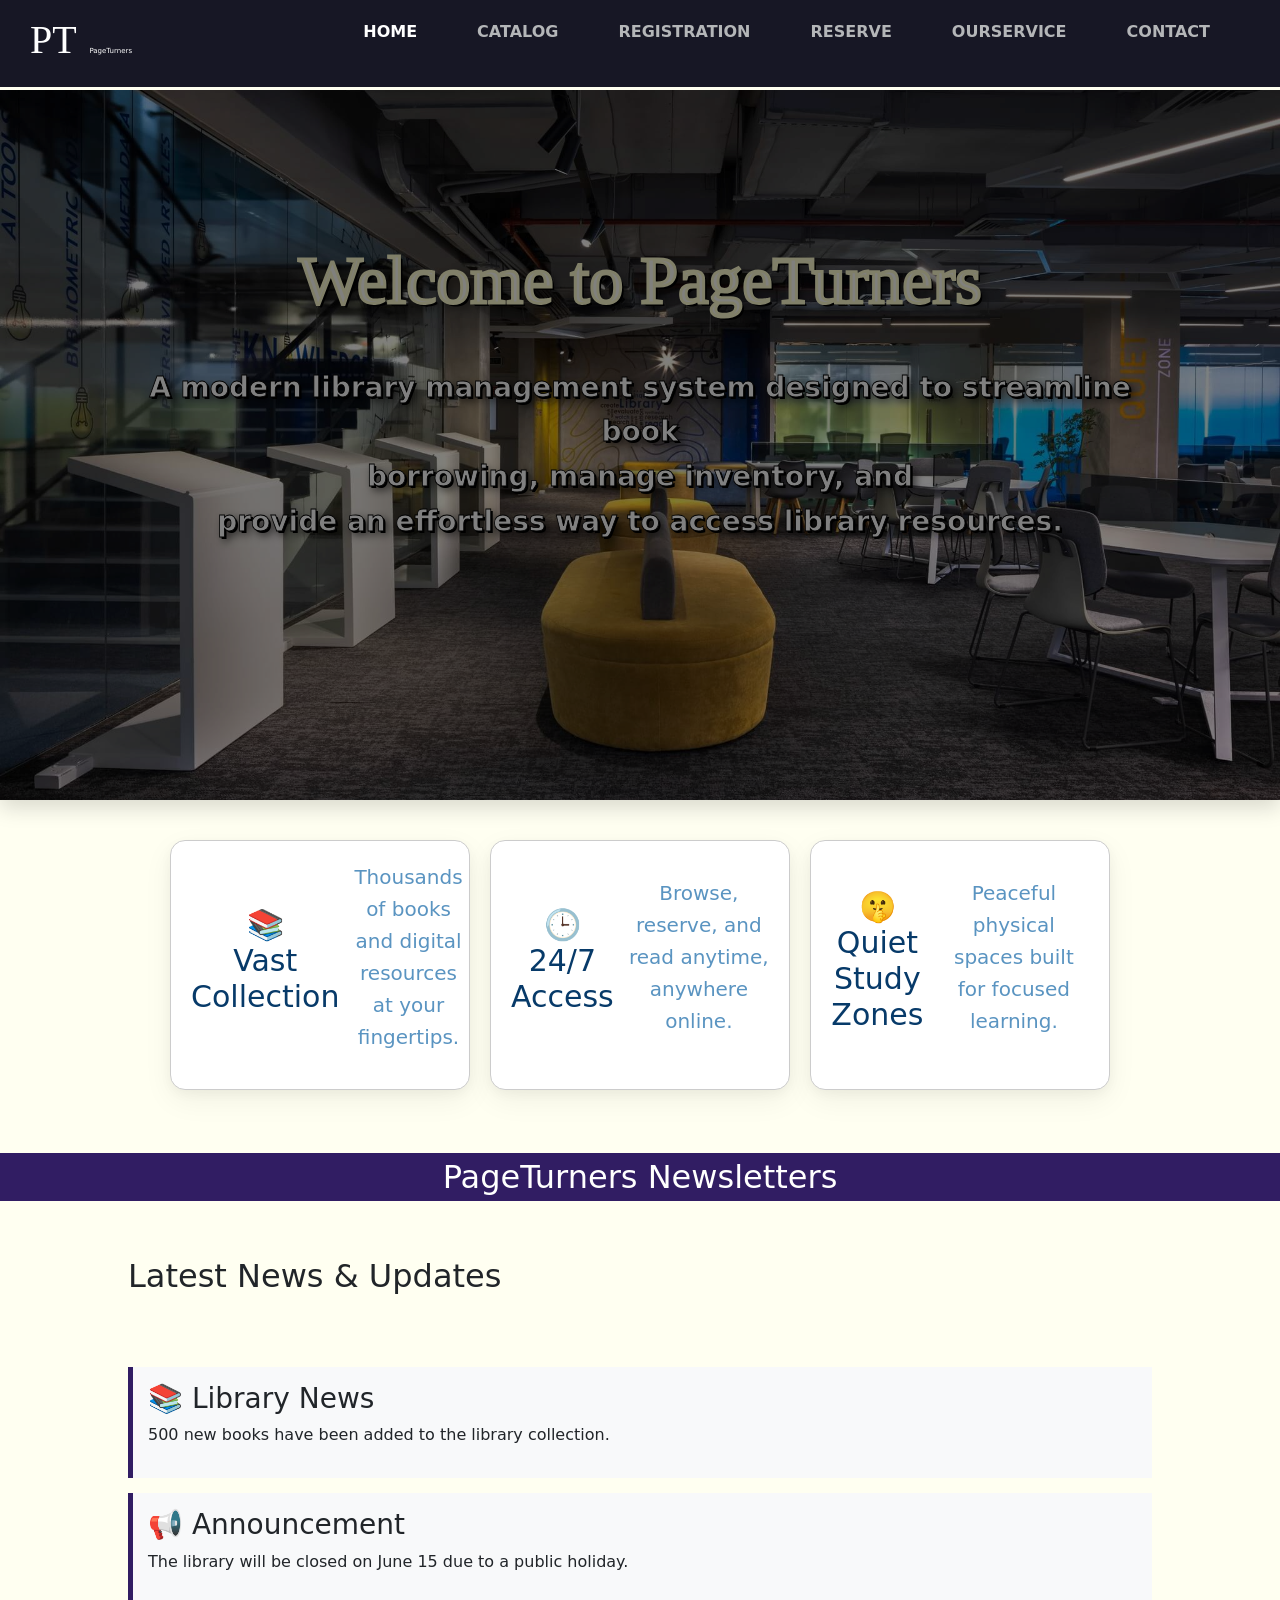
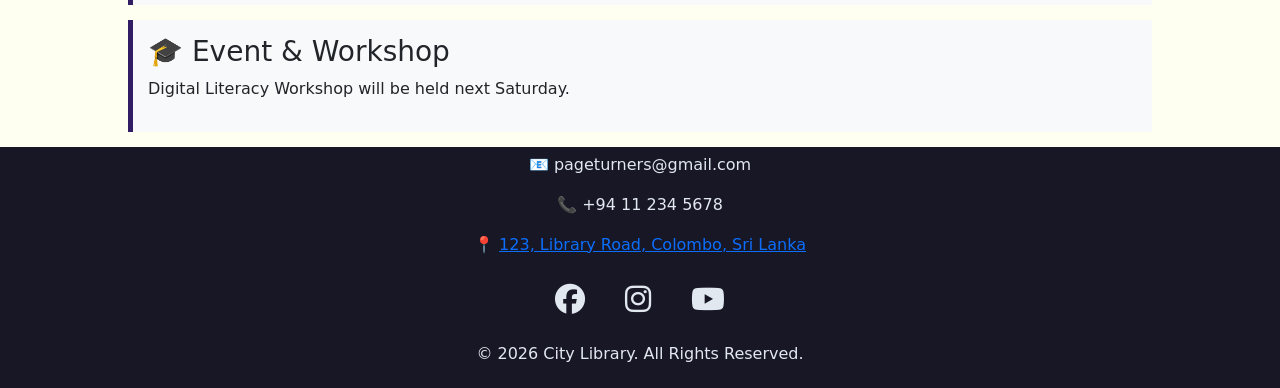
==== index.html @ 9a908bf0 "Update index.html" ====
<!DOCTYPE html>
<html lang="en">
<head>
    <meta charset="UTF-8">
    <meta name="viewport" content="width=device-width, initial-scale=1.0">
    <title>Group project home</title>
        <link href="https://cdn.jsdelivr.net/npm/bootstrap@5.3.8/dist/css/bootstrap.min.css" rel="stylesheet">
    <link rel="stylesheet" href="https://cdnjs.cloudflare.com/ajax/libs/font-awesome/6.5.1/css/all.min.css"> <!--for footer icons-->
<link rel="stylesheet" href="web_page.css">
	<script src="https://code.jquery.com/jquery-3.4.1.slim.min.js" integrity="sha384-J6qa4849blE2+poT4WnyKhv5vZF5SrPo0iEjwBvKU7imGFAV0wwj1yYfoRSJoZ+n" crossorigin="anonymous"></script>
   <style>

 .image1{
    width:100%;
    height:800px;
    overflow: hidden;
    box-shadow: 0 8px 20px rgba(0,0,0,0.15);
	filter: brightness(25%);
	position:relative;
	padding-top:90px;
	filter: brightness(0.5);
}
.image1 img{
    width:100%;
    height:100%;
    object-fit:cover;
    display:block;
    max-width: 100%;  
    max-height: 100%;
}

.allBox{
    display:flex;
    justify-content:center;
    gap:20px;
    margin-top:40px;
    flex-wrap:wrap;
}
.boxes{
    width:300px;
    padding:20px;
    border:1px solid #ccc;
    border-radius:15px;
    display:flex;
    align-items:center;
    gap:15px;
    background:white;
    transition: 0.3s;
}

.boxes:hover{
    transform: translateY(-5px);
    box-shadow: 0 5px 15px rgba(0,0,0,0.2);
}


.news{
    width:80%;
    margin:auto;
	
}

.news-item{
    padding:15px;
    margin:15px 0;
    background:#f8f9fa;
	border-left: 5px solid #311D63;
}
.head2
{
    text-align: center;
	color:white;
	background-color:#311D63;
	padding:5px;
}

.logo{
    font-family:Vivaldi;
	color:white;
}
.logo1{
    font-size:7px;
	color:white;
}
.image-text {
    z-index: 5;
    text-align: center;
    color: white;
    top: 50%;
    left: 50%;
    position: absolute;
    transform: translate(-50%, -50%);
    width: 80%;
}

.image-text h3 {
    font-size: 68px;
	font-family:algerian;
    margin-bottom: 20px;
	color:#fffff9;
	-webkit-text-stroke: 3px #FFFDD0;   /*Strong outline */

    text-shadow:
        1px 1px 0 #000,
        2px 2px 0 #000,
        3px 3px 0 #000,
        4px 4px 10px rgba(0,0,0,0.8);
	
}

.image-text p {
    font-size: 28px;
    line-height: 1.6;  
	color: #FFFFFF;
    font-weight: 600;
	-webkit-text-stroke: 0.8px #000;  /*Strong outline */

	text-shadow:
        2px 2px 0 #000,
        4px 4px 8px rgba(0,0,0,0.8); /*Pop-out shadow */
}
</style> 
</head>
<body>
	
    <!--navigation bar-->
    <nav>
		    <div class="logo-container">
   			 <h1><span class="logo">PT</span>  <span class="logo1">PageTurners</span> </h1>
			</div>
     		<div class="nav-link">
            <a href="index.html" class="active">HOME</a>
            <a href="books.html">CATALOG</a>
            <a href="registration.html">REGISTRATION</a>
            <a href="form.html">RESERVE</a>
		    <a href="ourservice.html">OURSERVICE</a>
            <a href="contact.html">CONTACT</a>
        
        </div>
    </nav>

	   <div class="image1">
		 <img id="sliderImage" src="library.jpg" alt="Library Image">
		     <div class="image-text">
			    <h3> Welcome to PageTurners</h3>
            <br>
         <p>
        	A modern library management system designed to streamline book<br> borrowing,
       	    manage inventory, and <br>provide an effortless way to access library resources.
         </p>
        </div>
	</div>  
	<script>
	const images = [
    "library.jpg",
    "library2.jpg"
];

let currentImage = 0;

function changeImage() {
    currentImage++;

    if(currentImage >= images.length){
        
        currentImage = 0;
    }

    document.getElementById("sliderImage").src = images[currentImage];
}

setInterval(changeImage, 2000);
</script>
	
        


    <div class="allBox">
        <div class="boxes">
    
            <h3>📚<br>Vast Collection</h3>
            <p>Thousands of books and digital resources at your fingertips.</p>
        </div>
<!-- Box 2 -->
        <div class="boxes">
        
            <h3> 🕒24/7 Access</h3>
            <p>Browse, reserve, and read anytime, anywhere online.</p>
        </div>
<!-- Box 3 -->
        <div class="boxes">
     
            <h3>🤫Quiet Study Zones</h3>
            <p>Peaceful physical spaces built for focused learning.</p>
        </div>
    </div>
<script src="https://cdn.jsdelivr.net/npm/bootstrap@5.3.8/dist/js/bootstrap.bundle.min.js"></script>
<br><br>
<h2 class="head2">PageTurners Newsletters</h2>
<br><br>
<section class="news">
    <h2>Latest News & Updates</h2>
<br><br>
    <div class="news-item">
        <h3>📚 Library News</h3>
        <p>500 new books have been added to the library collection.</p>
    </div>

    <div class="news-item">
        <h3>📢 Announcement</h3>
        <p>The library will be closed on June 15 due to a public holiday.</p>
    </div>

    <div class="news-item">
        <h3>🎓 Event & Workshop</h3>
        <p>Digital Literacy Workshop will be held next Saturday.</p>
    </div>
</section>
</div>

    <div class="footer">

        <div class="footer-contact">
             <p>📧 pageturners@gmail.com</p>
             <p>📞 +94 11 234 5678</p>
            <p>📍 <a href="https://maps.app.goo.gl/2VAJ7m4vrbdovsPM9?g_st=aw">
                 123, Library Road, Colombo, Sri Lanka
                </a>
                </p>
</div>

        <div class="social-links">
    <a href="https://www.facebook.com/yourpage" target="_blank">
        <i class="fa-brands fa-facebook"></i>
    </a>

    <a href="https://www.instagram.com/yourpage" target="_blank">
        <i class="fa-brands fa-instagram"></i>
    </a>

    <a href="https://www.youtube.com/@yourchannel" target="_blank">
        <i class="fa-brands fa-youtube"></i>
    </a>
</div>

        <p>&copy; 2026 City Library. All Rights Reserved.</p>
    

</div>

</body>
</html>
---- web_page.css ----
body{
    background-color:#fffff1;
    margin: 0;
    padding: 0;
}
.btn {
    padding: 8px 15px;
    border: none;
    background-color: #2b6cb0;
    color: white;
    border-radius: 4px;
    cursor: pointer;
}

.logo{
    font-family:Vivaldi;
	color:white;
}
.logo1{
    font-size:7px;
	color:white;
}
.logo{
    font-family:Vivaldi;
	color:white;
}
.logo1{
    font-size:7px;
	color:white;
}

/*nav*/
._pt{
	background-color:#000004;
	margin:0;
	padding:10px;
}
nav {
    background-color: #171725;
    margin: 0;
    padding: 15px 30px;
    position: fixed;
    top: 0;
    left: 0;
    width: 100%;
    z-index: 1000;
    display: flex;
}


.nav-link{
    display: flex;
    justify-content: flex-end; 
    width: 100%;
    margin-top: 5px;
}

/* Links ඇතුළේ තියෙන අකුරු ලස්සන කරන්නේ මෙතනින් */
.nav-link a {
    color: #B4B6B8;  
    text-decoration: none;
    font-weight: bold;
    margin-left: 20px; 
	padding-right:40px;
}


nav a:hover {
    color:#77A6C0; 
}

nav a.active {
	color: white;
	text-decoration:none;
	
}

nav a.active::after {
   content: "";
    position: absolute;
}

.logo-container {
    display: flex;
    justify-content: flex-start; 
    width: 100%;
    margin: 0; /* Margin okkoma 0 lines kala */
    padding: 0;
}

.library{
    height: 600px;
	width: 100%;
}


/*form.html*/

.form-container {
    background-color:#B4B6B8;  
    color:#073A69; 
	border:1px solid #5A94C1;
    /*width: 300px;
    height:600px;*/
    border-radius:15px;
    text-align:center;
    font-size:20px;
    /*margin-top:10vh;*/
    max-width: 600px; 
    margin: 40px auto;
    padding-top: 50px;
	margin-top:200px;
	padding-right:30px;
	padding-left:30px;
} 

.form-container label {
    color:#073A69;  /*choc*/
}

label{
    display:block;
    margin-bottom:5px;
    font-weight:bold;
}

input{
    width:100%;
	padding-right:10px;
	padding-left:10px;
    padding:10px;
    box-sizing:border-box;
    
}
     
form{
    justify-content:center;
}

input , select {
    border:1px solid navyblue;  /*caramel*/
    border-radius:7px;
    box-sizing: border-box;
    transition: border-color 0.3s ease;
}

input:focus , select:focus{
    border-color:navyblue; /*chestnut*/
    background-color:#F4F6F7;
    outline:none;
    box-shadow: 0 0 5px rgba(143, 83, 29, 0.5);
}

input[type="submit"] {
  background-color:#073A69; /*cognac*/
  color: white;
  padding: 10px 20px;
  border: none;
  cursor: pointer;
}


.data-reserve {
    background-color:#B4B6B8;   
    color:#073A69;  /*chocolate*/
    /*width: 300px;
    height:600px;*/
    border-radius:15px;
    
    font-size:20px;
    /*margin-top:10vh;*/
    max-width: 600px; 
    margin: 40px auto;
    padding: 30px;
}

h4.data-reserve {
    text-align:center;
    color:#77A6C0; /*cognac*/
}


.allBox{
    display:flex;
    justify-content:center;
    gap:40px;
    margin-top:40px;
    flex-wrap:wrap;
}
/*registration.HTML*/

.registration {
    width:90%;
    margin:auto;
    padding:100px 0 50px 0;
    max-width:1000px;
}


.paragraph{
    text-align:center;
    max-width:850px;
    margin:0 auto 40px;
	padding-top:100px;
}

.paragraph h1{
    font-size:52px;
    margin-bottom:20px;
    color:#171725; 
    background-color: transparent;
}

.paragraph p{
    line-height:1.8;
    font-size:18px;
    color:#073A69; 
    font-size:24px;
}

table{
    font-size:26px;
}

.Rtable{
    width:100%;
    border-collapse:collapse;
    border-radius:10px;
    margin:40px 0 80px;
    background:white;
    box-shadow:0 4px 15px #5a94c1; 
}

.Rtable th{
    background:#073A69; 
    color:#B4B6B8; 
    padding:18px;
    text-align:left;

}

.Rtable td{
    padding:18px;
    border-bottom:1px solid #ddd;
    color:#073A69; 
}

.Rtable tr:hover{
    background:#fffff2;  
}

.steps{
    display:flex;
    justify-content:center;
    gap:40px;
    /*flex-wrap:wrap; */
    margin-bottom:50px;
}

.boxes{
    width:300px;
    background:white;
    padding:35px 25px;
    text-align:center;
    color:#073A69; 
    border-radius:15px;
	gap:40px;
    transition:0.4s ease;
    cursor:pointer;
	 margin-bottom:15px;
    font-size:28px;
	 margin-bottom:15px;
    font-size:28px;

	 box-shadow: 0 10px 30px rgba(0, 0, 0, 0.06), 
                        0 4px 12px rgba(0, 0, 0, 0.04);
}

.boxes:hover{
    transform:translateY(-15px);
    box-shadow:0 15px 30px rgba(0,0,0,0.15);
}


.boxes p{
    color:#5A94C1; 
	font-size:20px;
    line-height:1.6;
}

.boxes h3{
	font-size:30px;
}

.register_now{
    text-align:center;
    margin-bottom:60px;

    
}

.reg{
    background-color: #2b579a;
    color: #ffffff;
    padding: 12px 24px;
    border: none;
    border-radius: 5px; 
    font-size: 16px;
    font-weight: bold;
    cursor: pointer;
    transition: background-color 0.3s ease;
    margin-top: 20px;  
    display: block;
    margin-left: auto;
    margin-right: auto;
    margin-top: 20px;           
}

.reg:hover{
    background-color: #1a3c6d; 
}


.rules{
    background:#77A6C0;
    border-left:7px solid navyblue;
    padding:30px;
    border-radius:12px;
    display:flex;
    gap:20px;
    align-items:flex-start;
    box-shadow:0 4px 12px  #5A94C1;
}

.icon{
    font-size:40px;
}

.content {
	border:1px solid navyblue;
}

.content h3{
    margin-bottom:10px;
    color:#d63031;
    font-size:24px;
}

.content p{
    margin-bottom:15px;
    color:#5A94C1; 
    font-size:21px;
}

.Rules li{
    margin-bottom:10px;
    line-height:1.6;
    color:#073A69; 
    font-size:20px;
}

/* Responsive */

@media(max-width:768px){

    .paragraph h1{
        font-size:35px;
    }

    .steps{
        flex-direction:column;
        align-items:center;
    }

    .step_1,
    .step_2,
    .step_3{
        width:100%;
        max-width:350px;
    }
}

.footer{
    background-color:#171725;  
    color:#E2E8F0; 
    text-align:center;
    padding:6px;
}

.social-links{
    margin:20px 0;
}

.social-links a{
    color:#E2E8F0;
    font-size:30px;
    margin:0 15px;
    text-decoration:none;
}

.social-links a:hover{
    color:#ffffff;
}


/*CONTACT.HTML*/

.header h1 {
    margin: 0;
    font-size: 35px;
    font-weight: 600;
    color:navy;
}


.main-content {
    max-width: 1000px;
    margin: 30px auto;
    padding: 0 20px;
}

.section-block {
    background-color: #fffff2;
    border: 1px solid #e1e4e6;
    border-radius: 10px;
    padding: 25px;
    margin-bottom: 25px;
    box-shadow: 0 1px 1px navy;
}


.section-block h2 {
    color: #696969;
    margin-top: 0;
    margin-bottom: 15px;
    font-size: 22px;
    font-weight: bold;
    border-bottom: 2px solid #A9A9A9;
    padding-bottom: 10px;
}


.hours-table {
    width: 100%;
    border-collapse: collapse;
    margin-top: 10px;
}

.hours-table td {
    padding: 12px 0;
    border-bottom: 1px solid #ededed;
    font-size: 15px;
	font-size:20px;
}


.hours-table td:last-child {
    text-align: right;
    font-weight: 500;
}


.hours-table .closed-day td {
    color: #e74c3c;
    font-weight: bold;
}

.section-block h1{
	font-size:55px;
	color:#0A2342; /*navy blue*/
}

.section-block h2{
	font-size: 32px;
	color:#1D4E89; /*steel blue*/
}

.section-block p {
    font-size: 25px;
	color:#334E68;  /*darkgray blue*/
    line-height: 1.6;
    margin: 12px 0;
}

.section-block p strong {
    color: #000;
    display: inline-block;
    width: 80px; 
}

/* Library Location & Media */
.media-container {
    margin-top: 20px;
    margin-bottom: 25px;
}

.media-container h3 {
    font-size: 26px;
    color: #333;
    margin-bottom: 12px;
    font-weight: 600;
}

.media-container iframe, 
.media-container video {
    border-radius: 4px;
    border: 1px solid #ddd;
    box-shadow: 0 1px 4px rgba(0,0,0,0.05);
}

/* FAQ Accordion */
.faq-accordion {
    margin-top: 15px;
}

.faq-item {
    border: 1px solid #e1e4e6;
    border-radius: 12px;
    margin-bottom: 10px;
    overflow: hidden;
}

.faq-title {
    background-color: #fffff2;
	color:#1D4E89;
    padding: 42px;
	font-size: 26px;
    font-weight: 600;
    cursor: pointer;
    border-bottom: 1px solid #e1e4e6;
}

.faq-body {
    padding: 15px;
	font-size: 23px;
	color:#334E68;
    background-color: #fff;
    display: block; /*for  jQuery  */
}



/*ourservice*/

/*for boxes*/
.services-container {
    background-color: #ffffff;
    width: 100%;
    max-width: 1140px;
    display: flex;
    border-radius: 16px;
    overflow: hidden;
    box-shadow: 0 10px 30px rgba(0, 0, 0, 0.05);
	item-align:center;
	margin:25px;
	margin-left:100px;
	margin-top:150px;
	margin-bottom:100px;

}


.services-left-banner {
    background-color: #073A69;
    width: 35%;
    padding: 50px 40px;
    display: flex;
    align-items: center;
    position: relative;
    color: #ffffff;
	justify-content: center;
	text-align:center;
}


.banner-content {
    position: relative;
    z-index: 2;
}

.banner-content h1 {
    font-size: 45px;
    font-weight:bold;
    margin-bottom: 20px;
    letter-spacing: 0.7px;
    color:#fff;
}

.banner-content p {
    font-size:30px ;
    line-height: 1.6;
    color: #cbd5e1;
    margin-bottom: 35px;
}

/*Button*/
.explore-btn {
    display: inline-block;
    background-color: #B4B6B8; 
    color: #073A69;
    text-decoration: none;
    padding: 12px 28px;
    border-radius: 30px;
    font-weight: 500;
    font-size:23px;
    transition: all 0.3s ease;
    box-shadow: 0 4px 15px rgba(244, 162, 97, 0.3);
}

.explore-btn:hover {
    background-color: gold;
    transform: translateY(-2px);
    box-shadow: 0 6px 20px rgba(244, 162, 97, 0.4);
}

/* 2right side gird */
.services-right-grid {
    width: 65%;
    padding: 50px;
    display: grid;
    grid-template-columns: repeat(3, 1fr);
    gap: 25px;
    align-content: center;
}


.services-right-grid > div {
    border-radius: 16px;
    padding: 30px 25px;
    transition: transform 0.3s cubic-bezier(0.25, 1, 0.5, 1), box-shadow 0.3s ease;
    cursor: pointer;
    border:1px solid #171725;
    color:#171725;
    background-color: #fffff2;
}

.services-right-grid > div:hover {
    transform: scale(1.05);
    box-shadow: 0 15px 30px rgba(0, 0, 0, 0.08);
}

.services-right-grid > div:hover i {
    color: #000000;
}

.service-card h3 {
    font-size: 1.1rem;
    color: #1e293b;
    font-weight: 600;
    margin-bottom: 12px;
}

.service-card p {
    font-size: 0.85rem;
    color: #64748b;
    line-height: 1.5;
}






@media (max-width: 992px) {
    .services-container {
        flex-direction: column;
    }
    .services-left-banner {
        width: 100%;
        padding: 40px;
        text-align: center;
    }
    .services-right-grid {
        width: 100%;
        grid-template-columns: repeat(2, 1fr); */
        padding: 40px;
    }
}

@media (max-width: 600px) {
    .services-right-grid {
        grid-template-columns: 1fr; 
        padding: 25px;
    }
}
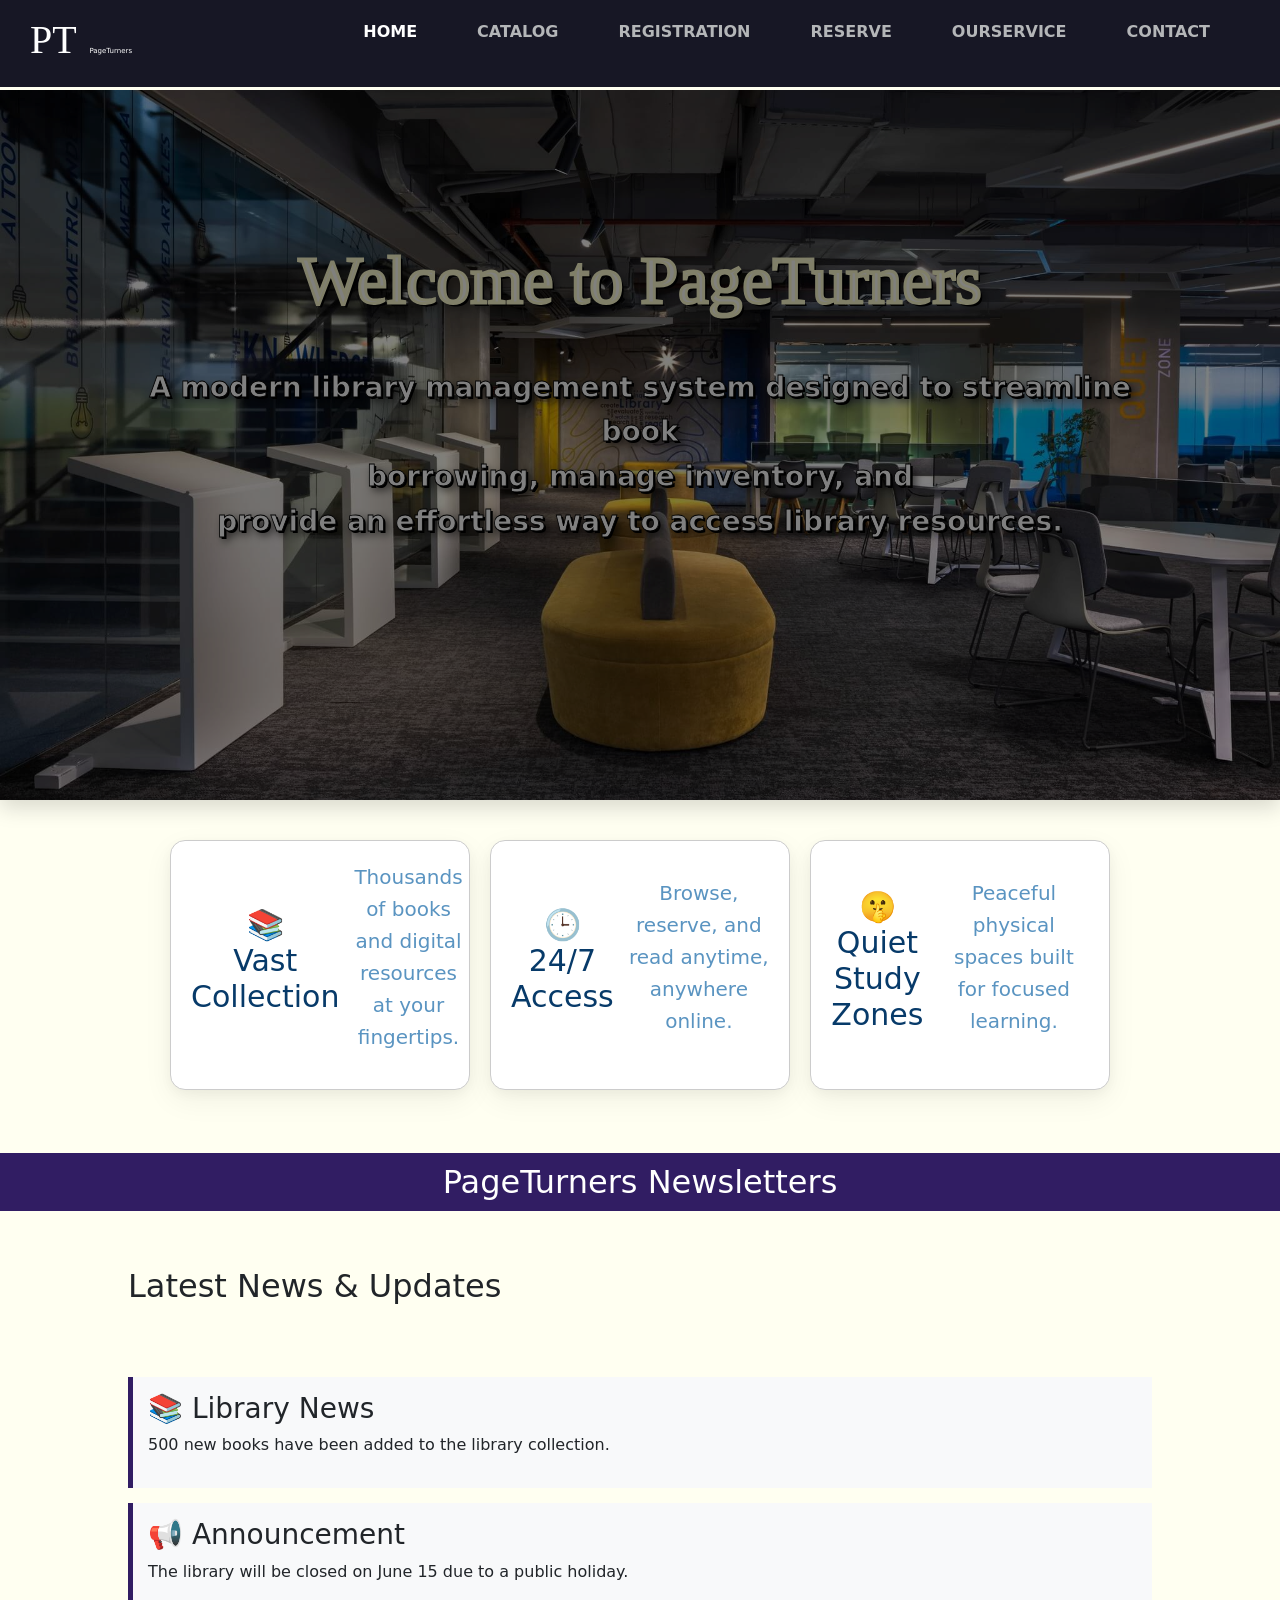
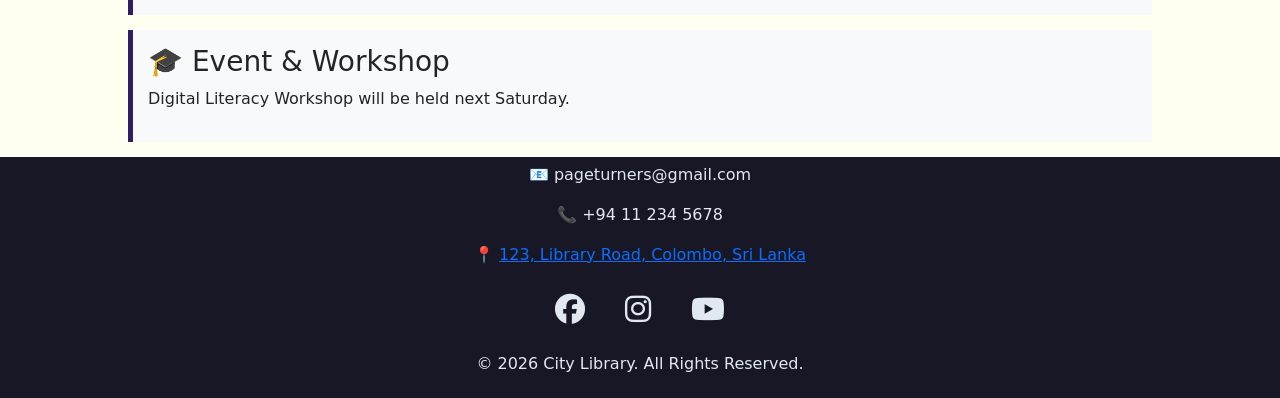
==== commit b5558b68: "Update index.html" ====
--- a/index.html
+++ b/index.html
@@ -71,7 +71,8 @@
     text-align: center;
 	color:white;
 	background-color:#311D63;
-	padding:5px;
+	padding:10px;
+	
 }
 
 .logo{
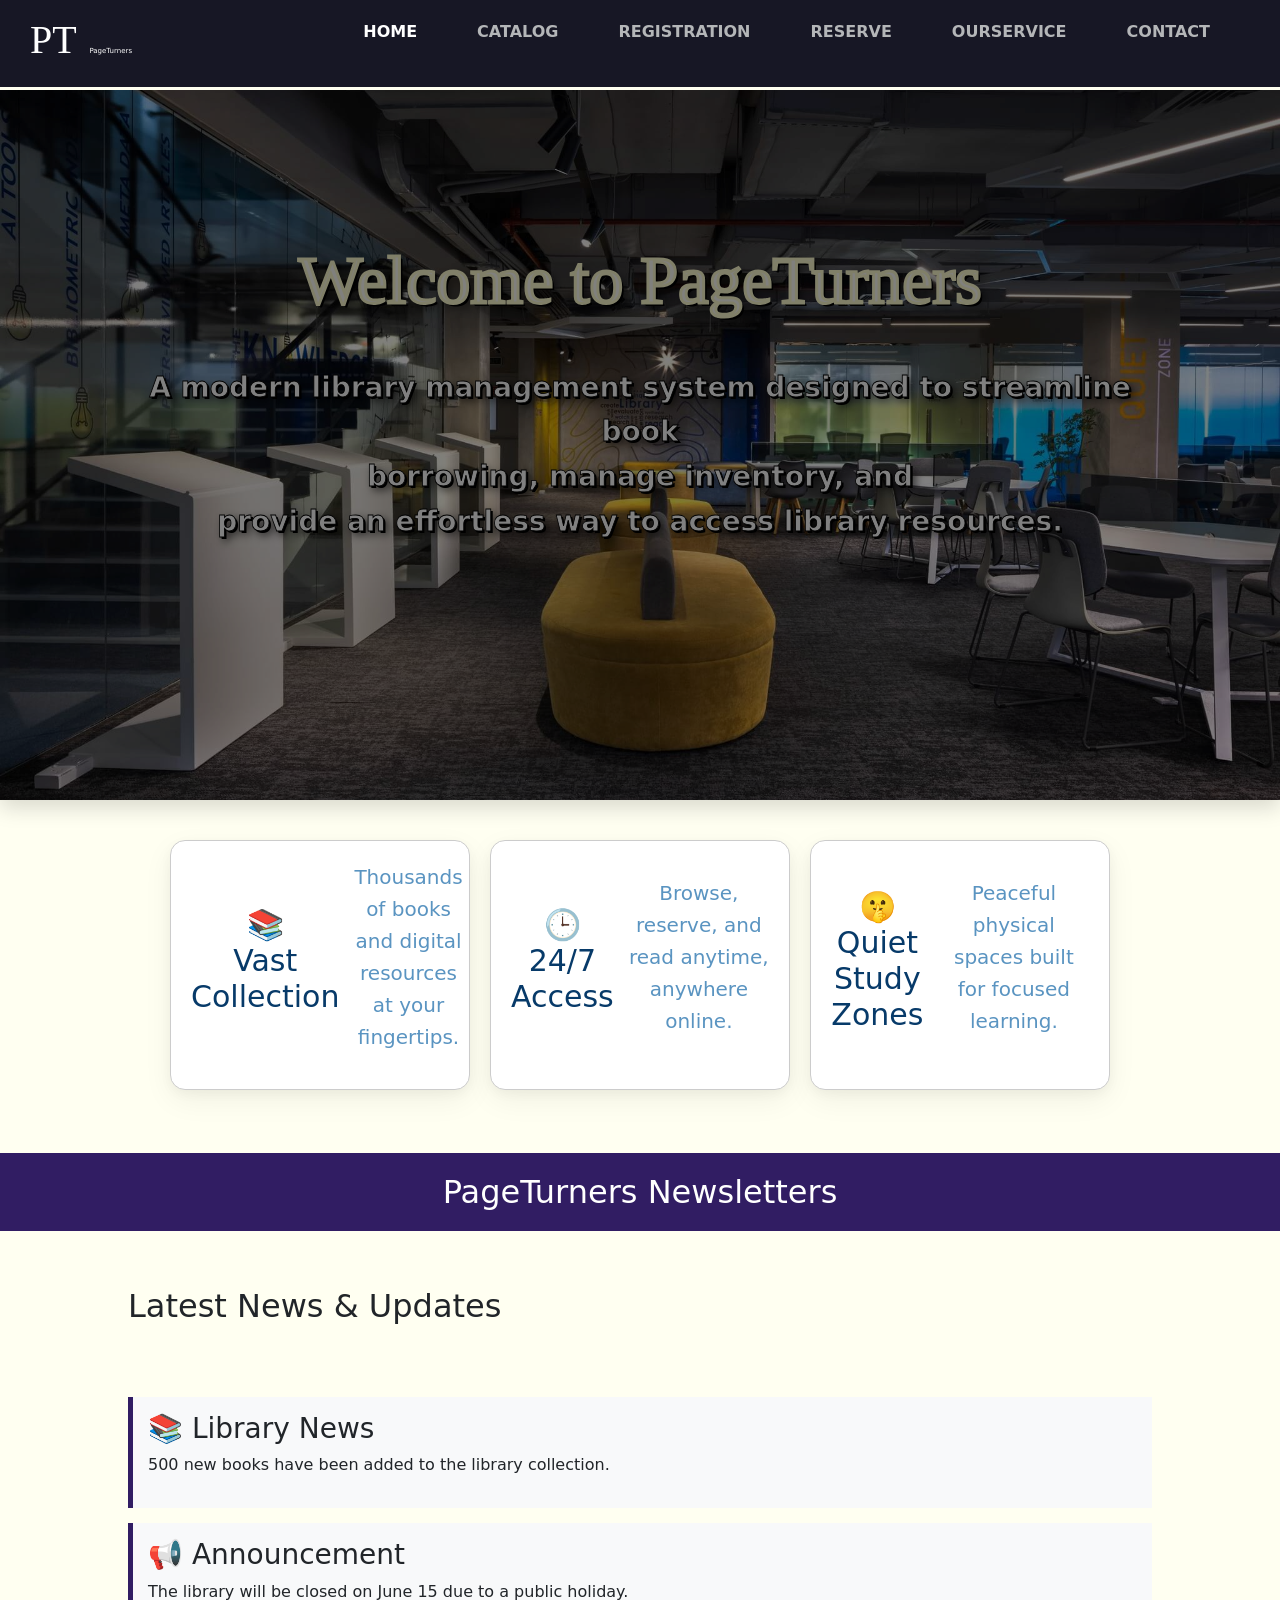
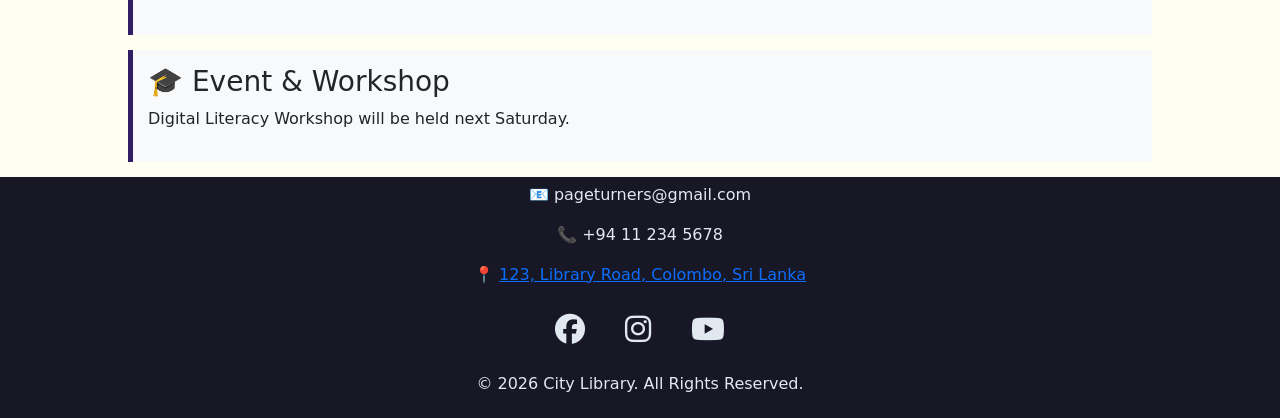
==== commit 8ee4d094: "Increase padding in index.html to 20px" ====
--- a/index.html
+++ b/index.html
@@ -71,7 +71,7 @@
     text-align: center;
 	color:white;
 	background-color:#311D63;
-	padding:10px;
+	padding:20px;
 	
 }
 
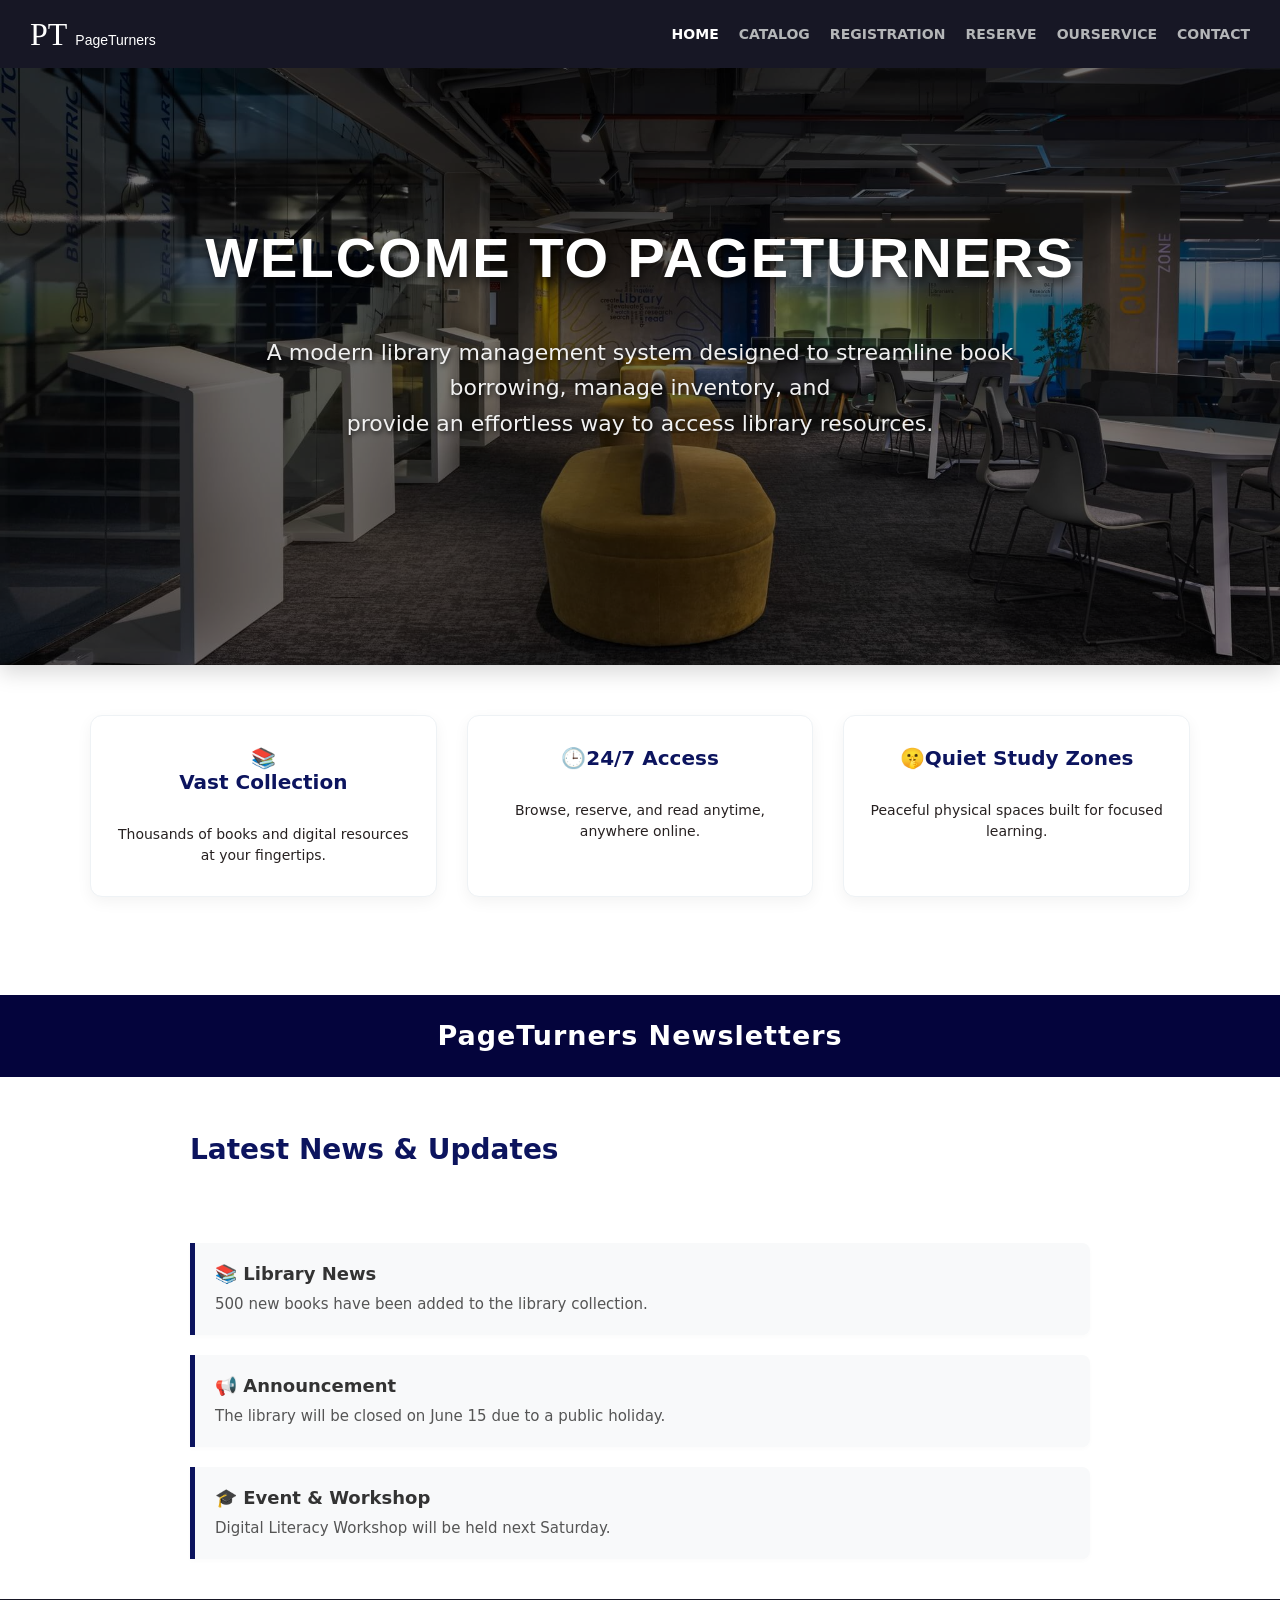
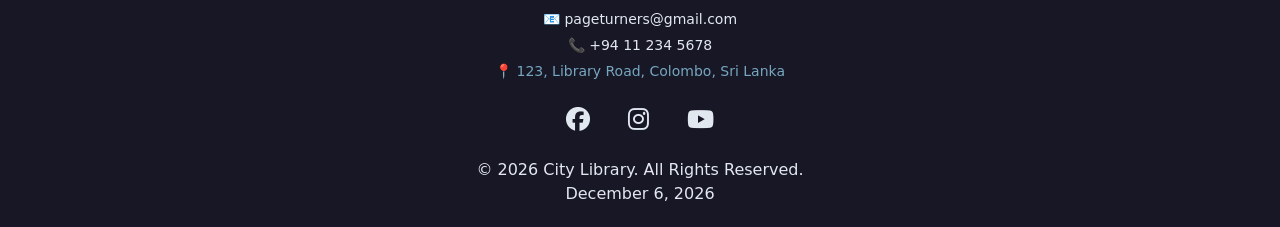
==== commit f7ae0963: "Refactor and enhance UI components across multiple files: - Updated registration.html for improved n" ====
--- a/index.html
+++ b/index.html
@@ -3,145 +3,41 @@
 <head>
     <meta charset="UTF-8">
     <meta name="viewport" content="width=device-width, initial-scale=1.0">
-    <title>Group project home</title>
-        <link href="https://cdn.jsdelivr.net/npm/bootstrap@5.3.8/dist/css/bootstrap.min.css" rel="stylesheet">
+    <title>index.html</title>
+    
     <link rel="stylesheet" href="https://cdnjs.cloudflare.com/ajax/libs/font-awesome/6.5.1/css/all.min.css"> <!--for footer icons-->
-<link rel="stylesheet" href="web_page.css">
-	<script src="https://code.jquery.com/jquery-3.4.1.slim.min.js" integrity="sha384-J6qa4849blE2+poT4WnyKhv5vZF5SrPo0iEjwBvKU7imGFAV0wwj1yYfoRSJoZ+n" crossorigin="anonymous"></script>
-   <style>
+    <link rel="stylesheet" href="web_page.css">
+    <link rel="stylesheet" href="index.css">
+   
 
- .image1{
-    width:100%;
-    height:800px;
-    overflow: hidden;
-    box-shadow: 0 8px 20px rgba(0,0,0,0.15);
-	filter: brightness(25%);
-	position:relative;
-	padding-top:90px;
-	filter: brightness(0.5);
-}
-.image1 img{
-    width:100%;
-    height:100%;
-    object-fit:cover;
-    display:block;
-    max-width: 100%;  
-    max-height: 100%;
-}
+    <!--bootstrap@5.3.8-->
+    <link href="https://cdn.jsdelivr.net/npm/bootstrap@5.3.8/dist/css/bootstrap.min.css" rel="stylesheet">
 
-.allBox{
-    display:flex;
-    justify-content:center;
-    gap:20px;
-    margin-top:40px;
-    flex-wrap:wrap;
-}
-.boxes{
-    width:300px;
-    padding:20px;
-    border:1px solid #ccc;
-    border-radius:15px;
-    display:flex;
-    align-items:center;
-    gap:15px;
-    background:white;
-    transition: 0.3s;
-}
-
-.boxes:hover{
-    transform: translateY(-5px);
-    box-shadow: 0 5px 15px rgba(0,0,0,0.2);
-}
-
-
-.news{
-    width:80%;
-    margin:auto;
-	
-}
-
-.news-item{
-    padding:15px;
-    margin:15px 0;
-    background:#f8f9fa;
-	border-left: 5px solid #311D63;
-}
-.head2
-{
-    text-align: center;
-	color:white;
-	background-color:#311D63;
-	padding:20px;
-	
-}
-
-.logo{
-    font-family:Vivaldi;
-	color:white;
-}
-.logo1{
-    font-size:7px;
-	color:white;
-}
-.image-text {
-    z-index: 5;
-    text-align: center;
-    color: white;
-    top: 50%;
-    left: 50%;
-    position: absolute;
-    transform: translate(-50%, -50%);
-    width: 80%;
-}
-
-.image-text h3 {
-    font-size: 68px;
-	font-family:algerian;
-    margin-bottom: 20px;
-	color:#fffff9;
-	-webkit-text-stroke: 3px #FFFDD0;   /*Strong outline */
-
-    text-shadow:
-        1px 1px 0 #000,
-        2px 2px 0 #000,
-        3px 3px 0 #000,
-        4px 4px 10px rgba(0,0,0,0.8);
-	
-}
-
-.image-text p {
-    font-size: 28px;
-    line-height: 1.6;  
-	color: #FFFFFF;
-    font-weight: 600;
-	-webkit-text-stroke: 0.8px #000;  /*Strong outline */
-
-	text-shadow:
-        2px 2px 0 #000,
-        4px 4px 8px rgba(0,0,0,0.8); /*Pop-out shadow */
-}
-</style> 
 </head>
 <body>
+    <!--bootstrap@5.3.8-->
+    <script src="https://cdn.jsdelivr.net/npm/bootstrap@5.3.8/dist/js/bootstrap.bundle.min.js"></script>
 	
-    <!--navigation bar-->
+    <!--nav-->
     <nav>
-		    <div class="logo-container">
-   			 <h1><span class="logo">PT</span>  <span class="logo1">PageTurners</span> </h1>
-			</div>
-     		<div class="nav-link">
-            <a href="index.html" class="active">HOME</a>
-            <a href="books.html">CATALOG</a>
-            <a href="registration.html">REGISTRATION</a>
-            <a href="form.html">RESERVE</a>
-		    <a href="ourservice.html">OURSERVICE</a>
-            <a href="contact.html">CONTACT</a>
-        
-        </div>
+    <div class="logo-container">
+        <h1>
+            <span class="logo">PT</span>
+            <span class="logo1">PageTurners</span>
+        </h1>
+    </div>
+    <div class="custom-nav-links">
+        <a href="index.html" class="active">HOME</a>
+        <a href="books.html">CATALOG</a>
+        <a href="registration.html">REGISTRATION</a>
+        <a href="form.html">RESERVE</a>
+        <a href="ourservice.html">OURSERVICE</a>
+        <a href="contact.html">CONTACT</a>
+    </div>
     </nav>
 
 	   <div class="image1">
-		 <img id="sliderImage" src="library.jpg" alt="Library Image">
+		 <img id="sliderImage" src="images/library.jpg" alt="Library Image">
 		     <div class="image-text">
 			    <h3> Welcome to PageTurners</h3>
             <br>
@@ -153,8 +49,8 @@
 	</div>  
 	<script>
 	const images = [
-    "library.jpg",
-    "library2.jpg"
+    "images/library.jpg",
+    "images/library2.jpg"
 ];
 
 let currentImage = 0;
@@ -244,10 +140,22 @@
     </a>
 </div>
 
-        <p>&copy; 2026 City Library. All Rights Reserved.</p>
+        <p>&copy; 2026 City Library. All Rights Reserved. <br>
+            <span id="footer-date"></span></p>
+        
     
 
 </div>
 
+        <script>
+        document.getElementById("footer-date").innerHTML = new Date().toLocaleDateString('en-US',{
+            month: 'long',
+            day: 'numeric',
+            year: 'numeric'});
+            </script>
+
+    <script src="https://code.jquery.com/jquery-3.7.1.min.js"></script>
+    <script src="web.js"></script>
+
 </body>
 </html>
--- a/web_page.css
+++ b/web_page.css
@@ -1,8 +1,9 @@
-body{
-    background-color:#fffff1;
-    margin: 0;
-    padding: 0;
-}
+*{
+    margin:0;
+    padding:0;
+}
+
+
 .btn {
     padding: 8px 15px;
     border: none;
@@ -12,123 +13,110 @@
     cursor: pointer;
 }
 
-.logo{
-    font-family:Vivaldi;
-	color:white;
-}
-.logo1{
-    font-size:7px;
-	color:white;
-}
-.logo{
-    font-family:Vivaldi;
-	color:white;
-}
-.logo1{
-    font-size:7px;
-	color:white;
-}
+
 
 /*nav*/
-._pt{
-	background-color:#000004;
-	margin:0;
-	padding:10px;
-}
+
+ body {
+    padding-top: 75px;
+    margin: 0;
+}
+
 nav {
     background-color: #171725;
-    margin: 0;
-    padding: 15px 30px;
     position: fixed;
     top: 0;
     left: 0;
     width: 100%;
     z-index: 1000;
     display: flex;
-}
-
-
-.nav-link{
-    display: flex;
-    justify-content: flex-end; 
-    width: 100%;
-    margin-top: 5px;
-}
-
-/* Links ඇතුළේ තියෙන අකුරු ලස්සන කරන්නේ මෙතනින් */
+    justify-content: space-between;
+    align-items: center;
+    padding: 15px 30px;
+    box-sizing: border-box;
+}
+
+.logo-container {
+    display: flex;
+    align-items: center;
+}
+
+.logo-container h1 {
+    margin: 0;
+    display: flex;
+    align-items: baseline;
+    gap: 8px;
+}
+
+.logo {
+    font-family: 'Vivaldi', cursive, serif;
+    color: white;
+    font-size: 32px;
+}
+
+.logo1 {
+    font-size: 14px;
+    color: white;
+    font-family: sans-serif;
+}
+
+.custom-nav-links,
+.nav-link {
+    display: flex;
+    gap: 20px;
+}
+
+.custom-nav-links a,
 .nav-link a {
     color: #B4B6B8;  
     text-decoration: none;
     font-weight: bold;
-    margin-left: 20px; 
-	padding-right:40px;
-}
-
+    font-size: 14px;
+    transition: color 0.2s ease-in-out;
+}
 
 nav a:hover {
-    color:#77A6C0; 
+    color: #77A6C0; 
 }
 
 nav a.active {
-	color: white;
-	text-decoration:none;
-	
-}
-
-nav a.active::after {
-   content: "";
-    position: absolute;
-}
-
-.logo-container {
-    display: flex;
-    justify-content: flex-start; 
+    color: white;
+}
+
+.library {
+    height: 600px;
     width: 100%;
-    margin: 0; /* Margin okkoma 0 lines kala */
-    padding: 0;
-}
-
-.library{
-    height: 600px;
-	width: 100%;
 }
 
 
 /*form.html*/
-
 .form-container {
-    background-color:#B4B6B8;  
-    color:#073A69; 
-	border:1px solid #5A94C1;
-    /*width: 300px;
-    height:600px;*/
+    background-color:#dee0e1;  
+    color:#a1b3c4; 
+	border:1px solid #A9A9A9;
     border-radius:15px;
     text-align:center;
     font-size:20px;
-    /*margin-top:10vh;*/
     max-width: 600px; 
     margin: 40px auto;
     padding-top: 50px;
-	margin-top:200px;
 	padding-right:30px;
 	padding-left:30px;
 } 
-
 .form-container label {
-    color:#073A69;  /*choc*/
-}
-
+    color:#424447;  
+    font-family:  cursive;
+}
 label{
     display:block;
     margin-bottom:5px;
     font-weight:bold;
 }
-
 input{
-    width:100%;
+    width:80%;
 	padding-right:10px;
 	padding-left:10px;
-    padding:10px;
+    padding:0.5px;
     box-sizing:border-box;
     
 }
@@ -146,40 +134,31 @@
 
 input:focus , select:focus{
     border-color:navyblue; /*chestnut*/
-    background-color:#F4F6F7;
+    background-color:#eef0f1;
     outline:none;
     box-shadow: 0 0 5px rgba(143, 83, 29, 0.5);
 }
-
 input[type="submit"] {
-  background-color:#073A69; /*cognac*/
+  background-color:#101111; /*cognac*/
   color: white;
   padding: 10px 20px;
   border: none;
   cursor: pointer;
 }
-
-
 .data-reserve {
-    background-color:#B4B6B8;   
-    color:#073A69;  /*chocolate*/
-    /*width: 300px;
-    height:600px;*/
+    background-color:#dee0e1;   
     border-radius:15px;
-    
     font-size:20px;
-    /*margin-top:10vh;*/
+    font-family:cursive;
     max-width: 600px; 
     margin: 40px auto;
     padding: 30px;
-}
-
+    color:#424447;
+}
 h4.data-reserve {
     text-align:center;
-    color:#77A6C0; /*cognac*/
-}
-
-
+    
+}
 .allBox{
     display:flex;
     justify-content:center;
@@ -187,181 +166,164 @@
     margin-top:40px;
     flex-wrap:wrap;
 }
-/*registration.HTML*/
-
+.error-msg {
+            color: rgb(226, 66, 66);
+            font-size: 15px; 
+            margin-top: 5px;
+            display: none; 
+        }
+        
+.invalid {
+     border: 1px solid  red;
+}
+
+
+
+/* registration.html*/
+/* Registration Section General */
 .registration {
-    width:90%;
-    margin:auto;
-    padding:100px 0 50px 0;
-    max-width:1000px;
-}
-
-
-.paragraph{
-    text-align:center;
-    max-width:850px;
-    margin:0 auto 40px;
-	padding-top:100px;
-}
-
-.paragraph h1{
-    font-size:52px;
-    margin-bottom:20px;
-    color:#171725; 
-    background-color: transparent;
-}
-
-.paragraph p{
-    line-height:1.8;
-    font-size:18px;
-    color:#073A69; 
-    font-size:24px;
-}
-
-table{
-    font-size:26px;
-}
-
-.Rtable{
-    width:100%;
-    border-collapse:collapse;
-    border-radius:10px;
-    margin:40px 0 80px;
-    background:white;
-    box-shadow:0 4px 15px #5a94c1; 
-}
-
-.Rtable th{
-    background:#073A69; 
-    color:#B4B6B8; 
-    padding:18px;
-    text-align:left;
-
-}
-
-.Rtable td{
-    padding:18px;
-    border-bottom:1px solid #ddd;
-    color:#073A69; 
-}
-
-.Rtable tr:hover{
-    background:#fffff2;  
-}
-
-.steps{
-    display:flex;
-    justify-content:center;
-    gap:40px;
-    /*flex-wrap:wrap; */
-    margin-bottom:50px;
-}
-
-.boxes{
-    width:300px;
-    background:white;
-    padding:35px 25px;
-    text-align:center;
-    color:#073A69; 
-    border-radius:15px;
-	gap:40px;
-    transition:0.4s ease;
-    cursor:pointer;
-	 margin-bottom:15px;
-    font-size:28px;
-	 margin-bottom:15px;
-    font-size:28px;
-
-	 box-shadow: 0 10px 30px rgba(0, 0, 0, 0.06), 
-                        0 4px 12px rgba(0, 0, 0, 0.04);
-}
-
-.boxes:hover{
-    transform:translateY(-15px);
-    box-shadow:0 15px 30px rgba(0,0,0,0.15);
-}
-
-
-.boxes p{
-    color:#5A94C1; 
-	font-size:20px;
-    line-height:1.6;
-}
-
-.boxes h3{
-	font-size:30px;
-}
-
-.register_now{
-    text-align:center;
-    margin-bottom:60px;
-
-    
-}
-
-.reg{
-    background-color: #2b579a;
+    width: 90%;
+    margin: auto;
+    padding: 40px 0;
+    max-width: 1000px;
+} 
+.paragraph {
+    text-align: center;
+    max-width: 850px;
+    margin: 0 auto 40px;
+}
+.paragraph h1 {
+    font-size: 42px;
+    margin-bottom: 20px;
+    color: #171725; 
+}
+.paragraph img {
+    display: block;
+    margin: 20px auto;
+    max-width: 150px;
+    height: auto;
+}
+.paragraph p {
+    line-height: 1.8;
+    color: #073A69; 
+    font-size: 18px;
+}
+
+/* Pricing Table */
+.Rtable {
+    width: 100%;
+    border-collapse: collapse;
+    border-radius: 10px;
+    overflow: hidden;
+    margin: 40px 0 60px;
+    background: white;
+    box-shadow: 0 4px 15px rgba(90, 148, 193, 0.3); 
+}
+.Rtable th {
+    background: #073A69; 
+    color: #B4B6B8; 
+    padding: 18px;
+    text-align: left;
+    font-size: 18px;
+}
+.Rtable td {
+    padding: 18px;
+    border-bottom: 1px solid #ddd;
+    color: #073A69; 
+    font-size: 16px;
+}
+.Rtable tr:hover {
+    background: #fffff2;  
+}
+
+/* Membership Process Steps */
+.steps {
+    display: flex;
+    justify-content: center;
+    gap: 25px;
+    flex-wrap: wrap; 
+    margin-bottom: 50px;
+}
+.boxes {
+    flex: 1;
+    min-width: 250px;
+    max-width: 320px;
+    background: white;
+    padding: 35px 25px;
+    text-align: center;
+    color: #073A69; 
+    border-radius: 15px;
+    transition: transform 0.3s ease, box-shadow 0.3s ease;
+    cursor: pointer;
+    box-shadow: 0 10px 30px rgba(0, 0, 0, 0.05);
+}
+.boxes:hover {
+    transform: translateY(-10px);
+    box-shadow: 0 15px 30px rgba(7, 58, 105, 0.15);
+}
+.boxes h3 {
+    font-size: 22px;
+    margin-bottom: 15px;
+}
+.boxes p {
+    color: #5A94C1; 
+    font-size: 15px;
+    line-height: 1.6;
+}
+
+/* Register Button */
+.register_now {
+    text-align: center;
+    margin-bottom: 60px;
+}
+.reg {
+    background-color: #073A69;
     color: #ffffff;
-    padding: 12px 24px;
+    padding: 14px 32px;
     border: none;
     border-radius: 5px; 
     font-size: 16px;
     font-weight: bold;
     cursor: pointer;
+    text-decoration: none;
+    display: inline-block;
     transition: background-color 0.3s ease;
-    margin-top: 20px;  
-    display: block;
-    margin-left: auto;
-    margin-right: auto;
-    margin-top: 20px;           
-}
-
-.reg:hover{
+}
+.reg:hover {
     background-color: #1a3c6d; 
 }
 
-
-.rules{
-    background:#77A6C0;
-    border-left:7px solid navyblue;
-    padding:30px;
-    border-radius:12px;
-    display:flex;
-    gap:20px;
-    align-items:flex-start;
-    box-shadow:0 4px 12px  #5A94C1;
-}
-
-.icon{
-    font-size:40px;
-}
-
-.content {
-	border:1px solid navyblue;
-}
-
-.content h3{
-    margin-bottom:10px;
-    color:#d63031;
-    font-size:24px;
-}
-
-.content p{
-    margin-bottom:15px;
-    color:#5A94C1; 
-    font-size:21px;
-}
-
-.Rules li{
-    margin-bottom:10px;
-    line-height:1.6;
-    color:#073A69; 
-    font-size:20px;
+/* Rules & Penalties Section */
+.rules {
+    background: #77A6C0;
+    border-left: 7px solid #073A69; /* නිවැරදි කරන ලද වර්ණය */
+    padding: 30px;
+    border-radius: 12px;
+    box-shadow: 0 4px 12px rgba(90, 148, 193, 0.4);
+}
+.content h3 {
+    margin-top: 0;
+    margin-bottom: 12px;
+    color: #b32d2e;
+    font-size: 22px;
+}
+.content p {
+    margin-bottom: 15px;
+    color: #ffffff; 
+    font-size: 16px;
+}
+.Rules {
+    padding-left: 20px;
+}
+.Rules li {
+    margin-bottom: 10px;
+    line-height: 1.6;
+    color: #171725; 
+    font-size: 16px;
 }
 
 /* Responsive */
-
-@media(max-width:768px){
+ @media(max-width:768px){
 
     .paragraph h1{
         font-size:35px;
@@ -378,39 +340,25 @@
         width:100%;
         max-width:350px;
     }
-}
-
-.footer{
-    background-color:#171725;  
-    color:#E2E8F0; 
+} 
+
+
+
+
+
+
+/*CONTACT.HTML*/
+
+.contact-padding{
+    padding-top:20px;
+}
+.contact-padding h1{
     text-align:center;
-    padding:6px;
-}
-
-.social-links{
-    margin:20px 0;
-}
-
-.social-links a{
-    color:#E2E8F0;
-    font-size:30px;
-    margin:0 15px;
-    text-decoration:none;
-}
-
-.social-links a:hover{
-    color:#ffffff;
-}
-
-
-/*CONTACT.HTML*/
-
-.header h1 {
-    margin: 0;
-    font-size: 35px;
-    font-weight: 600;
-    color:navy;
-}
+    max-width:850px;
+    margin:0 auto 20px;
+	padding-top:0;
+}
+
 
 
 .main-content {
@@ -420,12 +368,12 @@
 }
 
 .section-block {
-    background-color: #fffff2;
+    background-color: #f0f1f4;
     border: 1px solid #e1e4e6;
     border-radius: 10px;
     padding: 25px;
     margin-bottom: 25px;
-    box-shadow: 0 1px 1px navy;
+    box-shadow: 0 0.5px 1px rgb(0, 0, 4);
 }
 
 
@@ -433,9 +381,8 @@
     color: #696969;
     margin-top: 0;
     margin-bottom: 15px;
-    font-size: 22px;
     font-weight: bold;
-    border-bottom: 2px solid #A9A9A9;
+    border-bottom: 1px solid #A9A9A9;
     padding-bottom: 10px;
 }
 
@@ -449,8 +396,7 @@
 .hours-table td {
     padding: 12px 0;
     border-bottom: 1px solid #ededed;
-    font-size: 15px;
-	font-size:20px;
+	
 }
 
 
@@ -466,17 +412,15 @@
 }
 
 .section-block h1{
-	font-size:55px;
 	color:#0A2342; /*navy blue*/
 }
 
 .section-block h2{
-	font-size: 32px;
 	color:#1D4E89; /*steel blue*/
 }
 
 .section-block p {
-    font-size: 25px;
+
 	color:#334E68;  /*darkgray blue*/
     line-height: 1.6;
     margin: 12px 0;
@@ -516,15 +460,16 @@
 .faq-item {
     border: 1px solid #e1e4e6;
     border-radius: 12px;
-    margin-bottom: 10px;
+    margin-bottom: 5px;
     overflow: hidden;
-}
+    max-width: 900px;        
+}  
 
 .faq-title {
     background-color: #fffff2;
 	color:#1D4E89;
-    padding: 42px;
-	font-size: 26px;
+    padding: 15px ;
+	font-size: 13px;
     font-weight: 600;
     cursor: pointer;
     border-bottom: 1px solid #e1e4e6;
@@ -532,154 +477,244 @@
 
 .faq-body {
     padding: 15px;
-	font-size: 23px;
 	color:#334E68;
     background-color: #fff;
-    display: block; /*for  jQuery  */
-}
-
-
-
-/*ourservice*/
-
-/*for boxes*/
+    display: none; /*for  jQuery  */
+}
+
+
+
+/* ourservice */
+.page-wrapper {
+    display: flex;
+    justify-content: center;
+    align-items: center;
+    width: 100%;
+    min-height: calc(100vh - 70px); 
+    padding: 90px 20px 30px 20px;
+    box-sizing: border-box;
+}
+
+
 .services-container {
     background-color: #ffffff;
     width: 100%;
-    max-width: 1140px;
-    display: flex;
-    border-radius: 16px;
+    max-width: 1200px;
+    height: 520px; 
+    display: flex;
+    border-radius: 20px;
     overflow: hidden;
-    box-shadow: 0 10px 30px rgba(0, 0, 0, 0.05);
-	item-align:center;
-	margin:25px;
-	margin-left:100px;
-	margin-top:150px;
-	margin-bottom:100px;
-
-}
-
+    box-shadow: 0 15px 35px rgba(0, 0, 0, 0.08);
+}
 
 .services-left-banner {
-    background-color: #073A69;
-    width: 35%;
-    padding: 50px 40px;
+    background: linear-gradient(135deg, #00070d 0%, #0a216c 100%);
+    width: 32%;
+    padding: 40px 30px;
     display: flex;
     align-items: center;
-    position: relative;
     color: #ffffff;
-	justify-content: center;
-	text-align:center;
-}
-
+    text-align: center;
+    box-sizing: border-box;
+}
 
 .banner-content {
-    position: relative;
-    z-index: 2;
+    width: 100%;
 }
 
 .banner-content h1 {
-    font-size: 45px;
-    font-weight:bold;
-    margin-bottom: 20px;
-    letter-spacing: 0.7px;
-    color:#fff;
+    font-size: 32px; 
+    font-weight: 700;
+    margin-bottom: 15px;
+    color: #ffffff;
 }
 
 .banner-content p {
-    font-size:30px ;
+    font-size: 14px; 
     line-height: 1.6;
     color: #cbd5e1;
-    margin-bottom: 35px;
-}
-
-/*Button*/
+    margin-bottom: 25px;
+}
+
+/* Button Styling */
 .explore-btn {
     display: inline-block;
-    background-color: #B4B6B8; 
-    color: #073A69;
+    background-color: #ffffff; 
+    color: #000408;
     text-decoration: none;
-    padding: 12px 28px;
+    padding: 10px 25px;
     border-radius: 30px;
-    font-weight: 500;
-    font-size:23px;
+    font-weight: 600;
+    font-size: 14px;
     transition: all 0.3s ease;
-    box-shadow: 0 4px 15px rgba(244, 162, 97, 0.3);
+    box-shadow: 0 4px 15px rgba(0, 0, 0, 0.1);
 }
 
 .explore-btn:hover {
-    background-color: gold;
-    transform: translateY(-2px);
-    box-shadow: 0 6px 20px rgba(244, 162, 97, 0.4);
-}
-
-/* 2right side gird */
+    background-color: #00030e;
+    color: #ffffff;
+    transform: translateY(-3px);
+    box-shadow: 0 6px 20px rgba(43, 52, 234, 0.4);
+}
+
+/* Right Grid  */
 .services-right-grid {
-    width: 65%;
-    padding: 50px;
+    width: 68%;
+    padding: 30px;
     display: grid;
     grid-template-columns: repeat(3, 1fr);
-    gap: 25px;
-    align-content: center;
-}
-
-
-.services-right-grid > div {
+    gap: 15px; 
+    background-color: #ffffff;
+    box-sizing: border-box;
+}
+
+/*card layout*/
+.service-card {
+    background-color: #ffffff;
+    border: 1px solid #838a94;
     border-radius: 16px;
-    padding: 30px 25px;
-    transition: transform 0.3s cubic-bezier(0.25, 1, 0.5, 1), box-shadow 0.3s ease;
+    padding: 20px 15px; 
+    text-align: center;
+    transition: all 0.3s cubic-bezier(0.25, 1, 0.5, 1);
     cursor: pointer;
-    border:1px solid #171725;
-    color:#171725;
-    background-color: #fffff2;
-}
-
-.services-right-grid > div:hover {
-    transform: scale(1.05);
-    box-shadow: 0 15px 30px rgba(0, 0, 0, 0.08);
-}
-
-.services-right-grid > div:hover i {
-    color: #000000;
-}
+    display: flex;
+    flex-direction: column;
+    align-items: center;
+    justify-content: center;
+    box-sizing: border-box;
+}
+
+.service-card:hover {
+    transform: translateY(-5px);
+    box-shadow: 0 12px 24px rgba(0, 0, 0, 0.06);
+    border-color: #cbd5e1;
+}
+
+/* Card Icons Setup */
+.card-icon {
+    width: 45px;
+    height: 45px;
+    border-radius: 50px;
+    display: flex;
+    justify-content: center;
+    align-items: center;
+    font-size: 18px;
+    margin-bottom: 12px;
+    transition: all 0.3s ease;
+}
+
+
+.card-icon-1 {
+     background-color: #eff6ff;
+      color: #3b82f6; 
+}
+.card-icon-2 { 
+    background-color: #f0fdf4;
+     color: #22c55e; 
+}
+.card-icon-3 {
+     background-color: #faf5ff;
+      color: #a855f7; 
+}
+.card-icon-4 {
+     background-color: #fff7ed;
+      color: #f97316; 
+}
+.card-icon-5 {
+     background-color: #fff1f2;
+      color: #f43f5e;
+     }
+.card-icon-6 {
+     background-color: #f0fdfa;
+      color: #0d9488; 
+    }
+
+.service-card:hover .card-icon {
+    transform: scale(1.1);
+}
+
 
 .service-card h3 {
-    font-size: 1.1rem;
-    color: #1e293b;
+    font-size: 15px; 
+    color: #0f172a;
     font-weight: 600;
-    margin-bottom: 12px;
+    margin-bottom: 8px;
 }
 
 .service-card p {
-    font-size: 0.85rem;
+    font-size: 12px; 
     color: #64748b;
     line-height: 1.5;
-}
-
-
-
-
-
+    margin: 0;
+}
+
+/* Responsive Design Queries  */
+@media (max-width: 1100px) {
+    .services-right-grid {
+        grid-template-columns: repeat(2, 1fr);
+    }
+    .services-container {
+        height: auto;
+    }
+}
 
 @media (max-width: 992px) {
     .services-container {
         flex-direction: column;
+        height: auto;
     }
     .services-left-banner {
         width: 100%;
-        padding: 40px;
-        text-align: center;
+        padding: 40px 30px;
     }
     .services-right-grid {
         width: 100%;
-        grid-template-columns: repeat(2, 1fr); */
-        padding: 40px;
+        padding: 30px;
     }
 }
 
 @media (max-width: 600px) {
     .services-right-grid {
-        grid-template-columns: 1fr; 
-        padding: 25px;
-    }
-}
+        grid-template-columns: 1fr;
+        padding: 20px;
+    }
+    .banner-content h1 {
+        font-size: 26px;
+    }
+}
+
+
+/* Footer Section */
+  .footer {
+    background-color: #171725;  
+    color: #E2E8F0; 
+    text-align: center;
+    padding: 5px 20px;
+    margin-top: 40px;
+}
+
+.footer-contact p {
+    margin: 5px 0;
+    font-size: 14px;
+}
+
+.footer-contact a {
+    color: #77A6C0;
+    text-decoration: none;
+}
+
+.social-links {
+    margin: 20px 0;
+}
+
+.social-links a {
+    color: #E2E8F0;
+    font-size: 24px;
+    margin: 0 15px;
+    text-decoration: none;
+    transition: color 0.2s;
+}
+
+.social-links a:hover {
+    color: #ffffff;
+}  
--- a/index.css
+++ b/index.css
@@ -0,0 +1,179 @@
+
+ body {
+    padding-top: 15px;
+    margin: 0;
+}
+/* --- Hero Slider Layout --- */
+.image1 {
+    width: 100%;
+    height: 650px; 
+    overflow: hidden;
+    box-shadow: 0 8px 20px rgba(0,0,0,0.15);
+    position: relative;
+}
+
+.image1::after {
+    content: '';
+    position: absolute;
+    top: 0;
+    left: 0;
+    width: 100%;
+    height: 100%;
+    background: rgba(0, 0, 0, 0.55); /* Dark overlay */
+    z-index: 1;
+}
+
+.image1 img {
+    width: 100%;
+    height: 100%;
+    object-fit: cover;
+    display: block;
+}
+
+.image-text {
+    z-index: 5;
+    text-align: center;
+    color: white;
+    top: 50%;
+    left: 50%;
+    position: absolute;
+    transform: translate(-50%, -50%);
+    width: 85%;
+}
+
+.image-text h3 {
+    font-size: 56px;
+    font-family: 'Segoe UI', Tahoma, Geneva, Verdana, sans-serif;
+    font-weight: 800;
+    margin-bottom: 20px;
+    color: #ffffff;
+    text-transform: uppercase;
+    letter-spacing: 2px;
+    text-shadow: 2px 4px 10px rgba(0, 0, 0, 0.7);
+}
+
+.image-text p {
+    font-size: 22px;
+    line-height: 1.6;  
+    color: #f1f1f1;
+    font-weight: 400;
+    text-shadow: 1px 2px 5px rgba(0, 0, 0, 0.8);
+}
+
+/* --- Features 3-Boxes Layout --- */
+.allBox {
+    display: flex;
+    justify-content: center;
+    gap: 30px;
+    margin: 50px auto;
+    flex-wrap: wrap;
+    max-width: 1140px;
+    padding: 0 20px;
+}
+
+.boxes {
+    flex: 1;
+    min-width: 280px;
+    max-width: 350px;
+    padding: 30px 25px;
+    border: 1px solid #eef2f5;
+    border-radius: 12px;
+    display: flex;
+    flex-direction: column; 
+    align-items: center;
+    text-align: center;
+    gap: 15px;
+    background: #ffffff;
+    box-shadow: 0 5px 15px rgba(0,0,0,0.05);
+    transition: all 0.3s ease;
+}
+
+.boxes:hover {
+    transform: translateY(-8px);
+    box-shadow: 0 12px 25px rgba(5, 1, 16, 0.15);
+   
+}
+
+.box-icon {
+    font-size: 40px;
+    margin-bottom: 5px;
+}
+
+.boxes h3 {
+    font-size: 20px;
+    color: #0c145e;
+    font-weight: 700;
+}
+
+.boxes p {
+    font-size: 14px;
+    color: #272121;
+    line-height: 1.5;
+    margin: 0;
+}
+
+/* --- Newsletter Banner --- */
+.head2 {
+    text-align: center;
+    color: white;
+    background-color: #04043c;
+    padding: 25px;
+    font-size: 27px;
+    font-weight: 600;
+    letter-spacing: 1px;
+}
+
+/* --- News Section --- */
+.news {
+    width: 80%;
+    max-width: 900px;
+    margin: auto;
+}
+
+.news h2 {
+    color: #0c145e;
+    font-weight: 700;
+    font-size: 28px;
+}
+
+.news-item {
+    padding: 20px;
+    margin: 20px 0;
+    background: #f8f9fa;
+    border-left: 5px solid #0c145e;
+    border-radius: 12px;
+    border-radius: 0 8px 8px 0;
+    box-shadow: 0 2px 5px rgba(0,0,0,0.02);
+}
+
+.news-item h3 {
+    font-size: 18px;
+    color: #333;
+    font-weight: 600;
+    margin-bottom: 8px;
+}
+
+.news-item p {
+    color: #555;
+    margin: 0;
+    font-size: 15px;
+}
+
+/* --- Mobile View Adjustments --- */
+@media (max-width: 768px) {
+    .image1 {
+        height: 450px;
+    }
+    .image-text h3 {
+        font-size: 32px;
+    }
+    .image-text p {
+        font-size: 16px;
+    }
+    .allBox {
+        gap: 20px;
+    }
+    .news {
+        width: 90%;
+    }
+}
